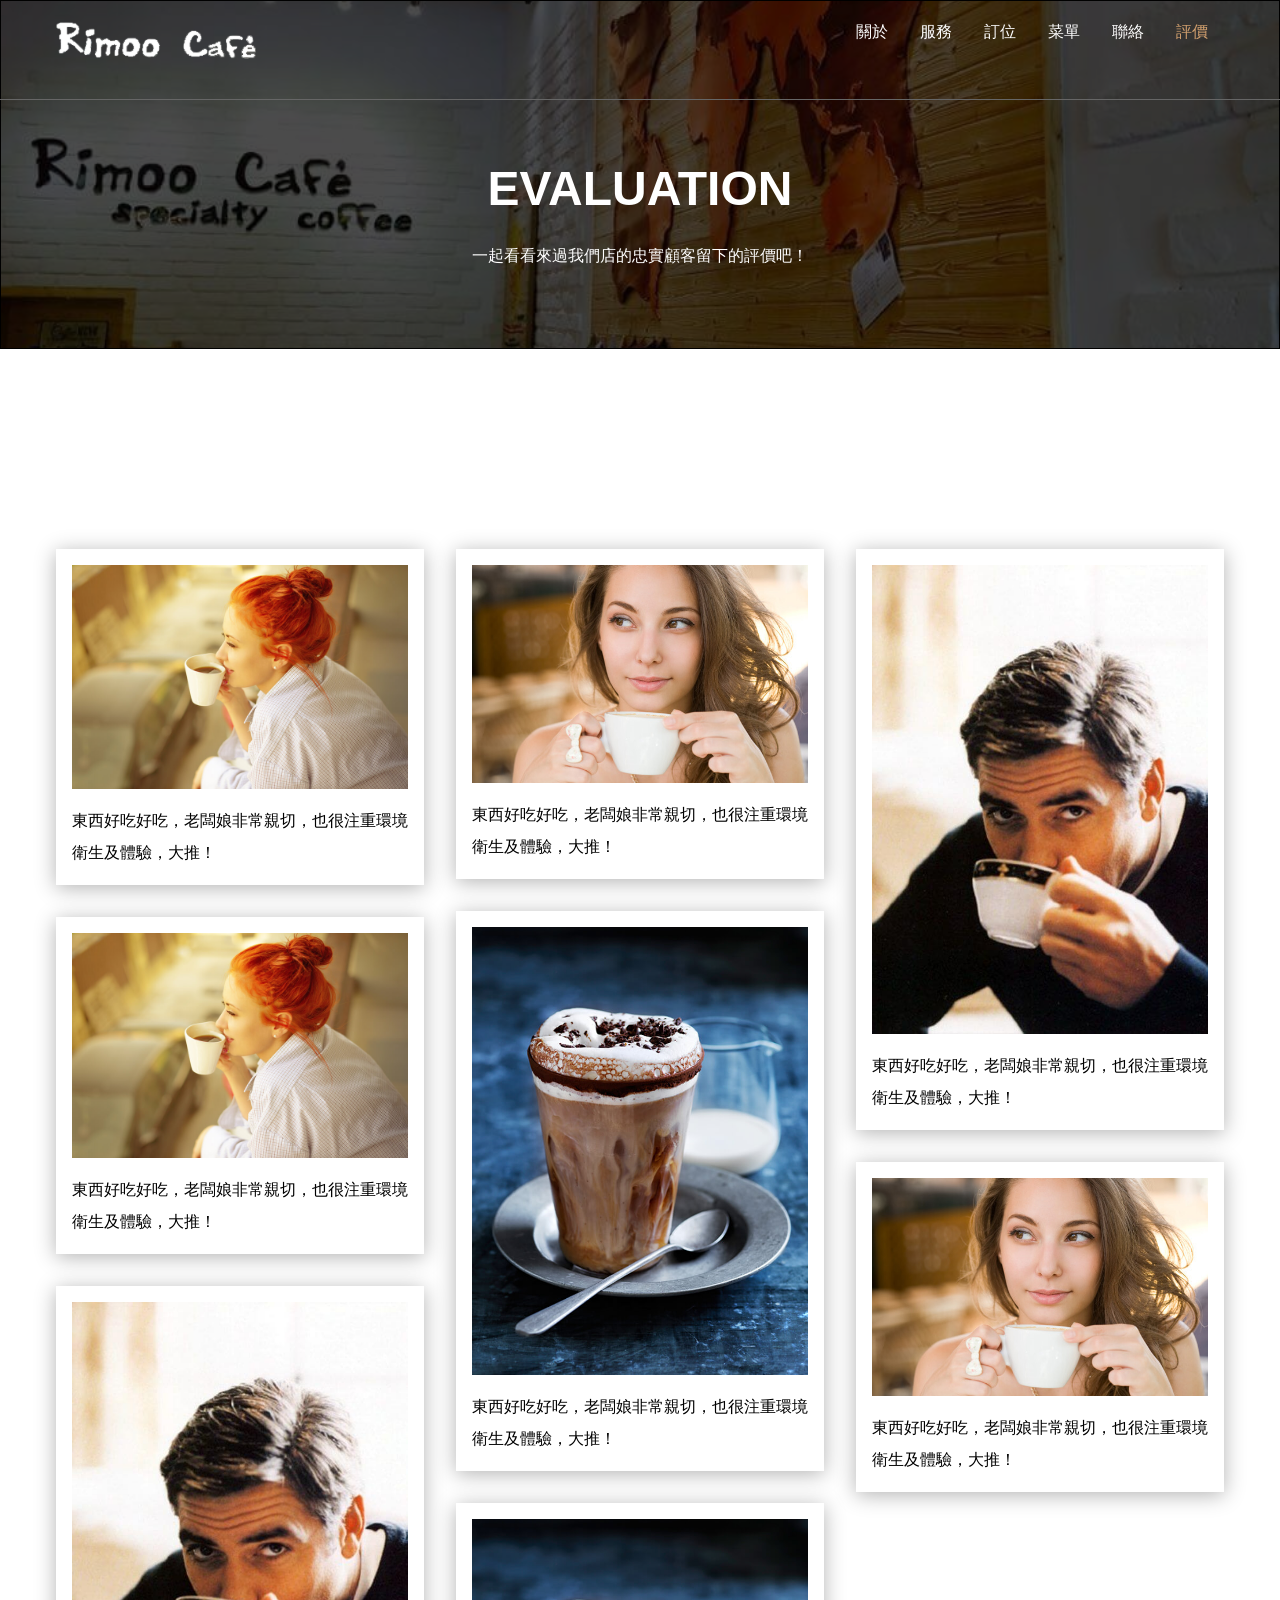
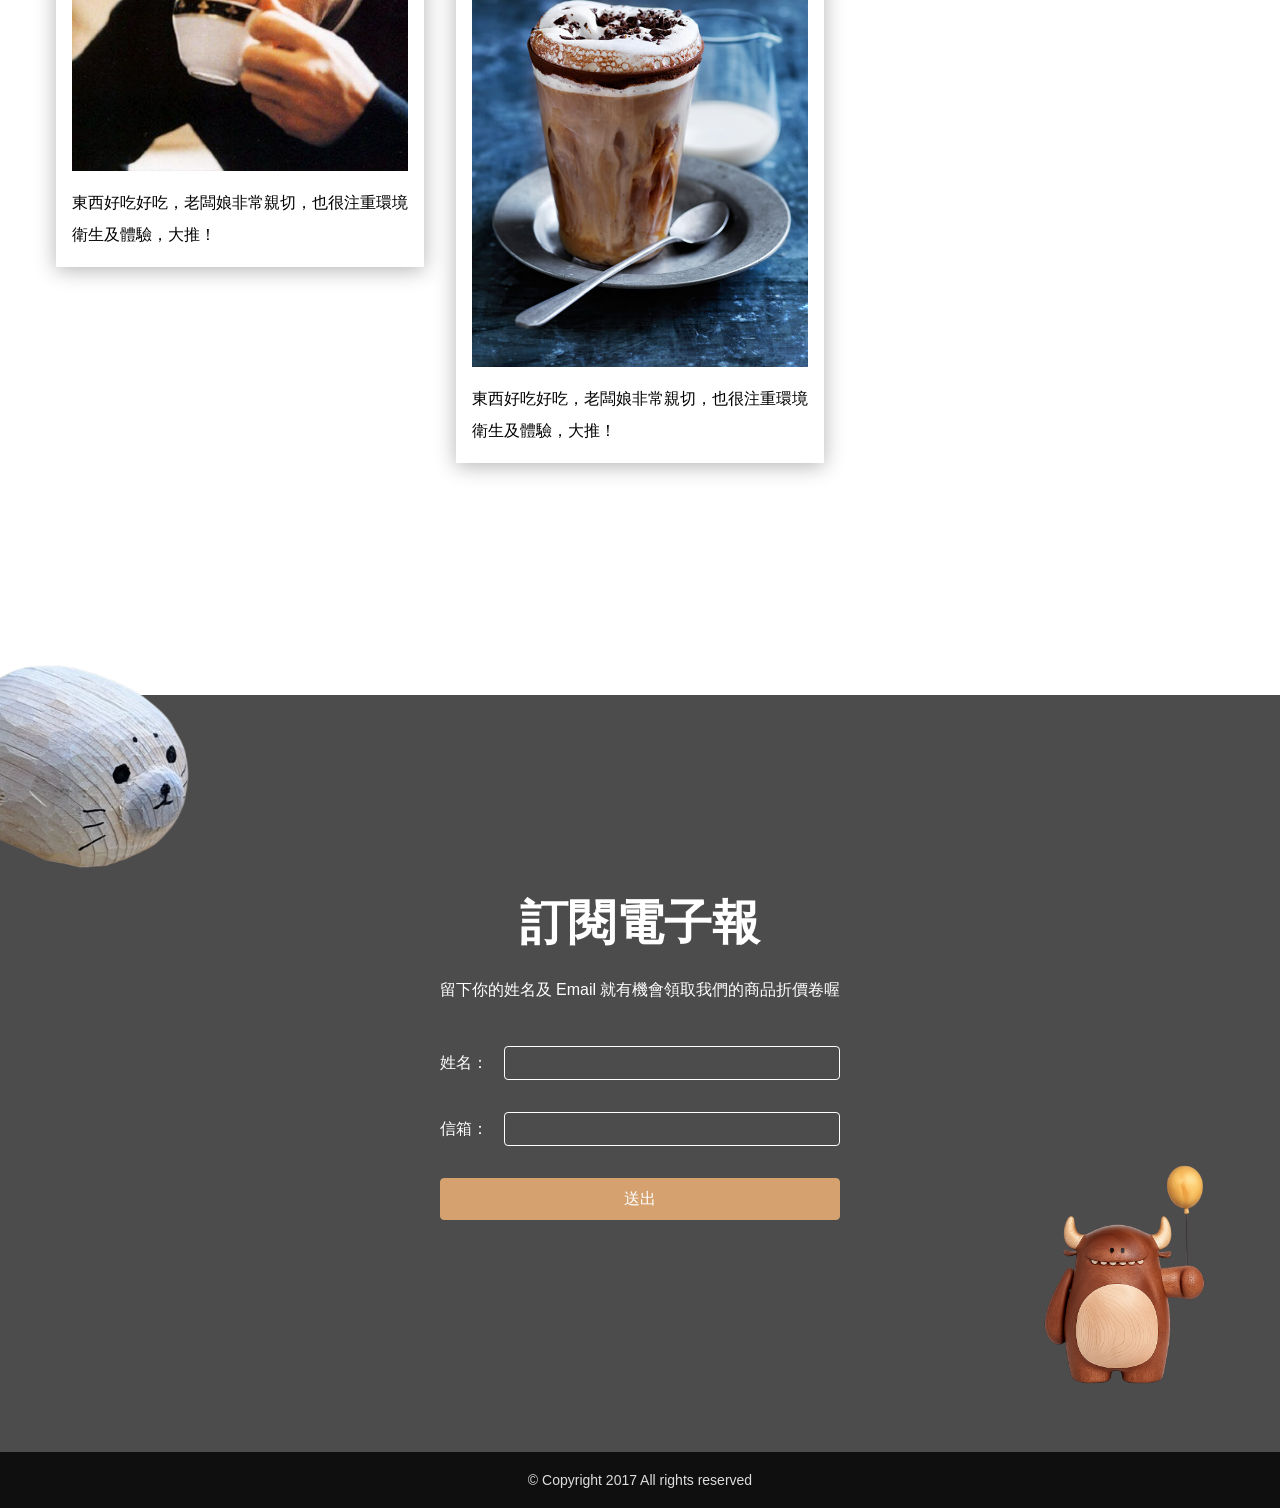
==== evaluation.html @ 35a14a3a "Add files via upload" ====
<!DOCTYPE html>
<html lang="zh-Hent-TW">
<head>
	<meta charset="UTF-8">
	<meta name="viewport" content="width=device-width, initial-scale=1.0">
	<title>日沐咖啡</title>
	<!-- Normalize -->
	<link rel="stylesheet" href="assets/css/normalize.css">
	<!-- Vendor -->
	<link rel="stylesheet" href="assets/vendor/owlcarousel2/assets/owl.carousel.min.css">
	<link rel="stylesheet" href="assets/vendor/fancybox3/jquery.fancybox.css">
	<!-- <link rel="stylesheet" href="assets/vendor/owlcarousel2/assets/owl.theme.default.min.css"> -->
	<!-- Custom -->
	<link rel="stylesheet" href="assets/css/style.css">
</head>
<body>
	<div class="wrapper">

		<!-- Start header -->
		<header class="header">
			<div class="navbar">
				<div class="container">
					<a href="#!" class="brand">
						<h1>rimoo café</h1>
					</a>
					<ul class="nav js-onePageNav">
						<li class="nav-item">
							<a href="index.html#about" class="nav-link">關於</a>
						</li>
						<li class="nav-item">
							<a href="index.html#service" class="nav-link">服務</a>
						</li>
						<li class="nav-item">
							<a href="index.html#reservation" class="nav-link">訂位</a>
						</li>
						<li class="nav-item">
							<a href="index.html#menu" class="nav-link">菜單</a>
						</li>
						<li class="nav-item">
							<a href="index.html#contact" class="nav-link">聯絡</a>
						</li>
						<li class="nav-item active">
							<a href="evaluation.html" class="nav-link">評價</a>
						</li>
						<!-- <a href="#!" class="close-btn">
							<span></span>
							<span></span>
						</a> -->
					</ul>
					<a href="#!" class="menu-toggle">
						<span></span>
						<span></span>
						<span></span>
					</a>
				</div>
			</div>
		</header>
		<!-- End header -->

		<!-- Start main -->
		<section class="main">
			
			<!-- Start page title -->
			<div class="page-title">
				<div class="mask-dark"></div>
				<div class="section-intro js-fadeInUp">
					<h2 class="title">EVALUATION</h2>
					<p class="para">一起看看來過我們店的忠實顧客留下的評價吧！</p>
				</div>
			</div>
			<!-- End page title -->

			<!-- Start evaluation -->
			<div class="hero">
				<div class="container">
					<div class="masonry-row">
						<div class="masonry-col">
							<div class="eval-card">
								<img class="image" src="assets/images/evaluation/002.jpg" alt="">
								<p class="para">東西好吃好吃，老闆娘非常親切，也很注重環境衛生及體驗，大推！</p>
							</div>
						</div>
						<div class="masonry-col">
							<div class="eval-card">
								<img class="image" src="assets/images/evaluation/001.jpg" alt="">
								<p class="para">東西好吃好吃，老闆娘非常親切，也很注重環境衛生及體驗，大推！</p>
							</div>
						</div>
						<div class="masonry-col">
							<div class="eval-card">
								<img class="image" src="assets/images/evaluation/003.jpg" alt="">
								<p class="para">東西好吃好吃，老闆娘非常親切，也很注重環境衛生及體驗，大推！</p>
							</div>
						</div>
						<div class="masonry-col">
							<div class="eval-card">
								<img class="image" src="assets/images/evaluation/004.jpg" alt="">
								<p class="para">東西好吃好吃，老闆娘非常親切，也很注重環境衛生及體驗，大推！</p>
							</div>
						</div>
						<div class="masonry-col">
							<div class="eval-card">
								<img class="image" src="assets/images/evaluation/002.jpg" alt="">
								<p class="para">東西好吃好吃，老闆娘非常親切，也很注重環境衛生及體驗，大推！</p>
							</div>
						</div>
						<div class="masonry-col">
							<div class="eval-card">
								<img class="image" src="assets/images/evaluation/001.jpg" alt="">
								<p class="para">東西好吃好吃，老闆娘非常親切，也很注重環境衛生及體驗，大推！</p>
							</div>
						</div>
						<div class="masonry-col">
							<div class="eval-card">
								<img class="image" src="assets/images/evaluation/003.jpg" alt="">
								<p class="para">東西好吃好吃，老闆娘非常親切，也很注重環境衛生及體驗，大推！</p>
							</div>
						</div>
						<div class="masonry-col">
							<div class="eval-card">
								<img class="image" src="assets/images/evaluation/004.jpg" alt="">
								<p class="para">東西好吃好吃，老闆娘非常親切，也很注重環境衛生及體驗，大推！</p>
							</div>
						</div>
					</div>
				</div>
			</div>
			<!-- End evaluation -->
			
		</section>
		<!-- End main -->

		<!-- Start footer -->
		<footer class="footer">
			<div class="mask-dark"></div>
			<div class="hero">
				<img src="assets/images/parallax/006.png" alt="" class="rellax parallax-6" data-rellax-speed="-2">
				<img src="assets/images/parallax/007.png" alt="" class="rellax parallax-7" data-rellax-speed="-2">
				<div class="container">
					<!-- <a href="#!" class="brand"></a>
					<ul class="nav">
						<li class="nav-item">
							<a href="" class="nav-link">關於</a>
						</li>
						<li class="nav-item">
							<a href="" class="nav-link">服務</a>
						</li>
						<li class="nav-item">
							<a href="" class="nav-link">訂位</a>
						</li>
						<li class="nav-item">
							<a href="" class="nav-link">菜單</a>
						</li>
						<li class="nav-item">
							<a href="" class="nav-link">聯絡</a>
						</li>
					</ul> -->
					<div class="section-intro js-fadeInUp">
						<h2 class="title">訂閱電子報</h2>
						<p class="para">留下你的姓名及 Email 就有機會領取我們的商品折價卷喔</p>
					</div>

					<form class="form js-fadeInUp" action="http://www.newsleopard.com/mailverify.htm?x=0000000065862abb01658ae5d37d35b1" target="popupwindow" method="post" onsubmit="window.open('', 'popupwindow', 'yesscrollbars=,width=350,height=115');return true">
						<div class="form__item">
							<label class="form__label" for="name">姓名：</label>
							<input id="name" class="form__input" type="text" name="name">
						</div>
						<div class="form__item">
							<label class="form__label" for="mail">信箱：</label>
							<input id="mail" class="form__input" type="email" name="email">
						</div>
						<div class="form__item">
							<input class="form__submit btn btn-primary btn-lg" type="submit" value="送出">
						</div>
					</form>

				</div>
			</div>
			<div class="copyright">
				<p>© Copyright 2017 All rights reserved</p>
			</div>
		</footer>
		<!-- End footer -->

	</div>
</body>
<!-- JS -->
<!-- lib -->
<script src="assets/vendor/jquery/jquery-3.3.1.min.js"></script>
<!-- vendor -->
<script src="assets/vendor/masonry/masonry.pkgd.min.js"></script>
<!-- custom -->
<script>
	// 導覽列的變化
	// x = $('.navbar').height();
	// console.log(x);
	// 抓取視窗偵測滾動事件
	$(window).scroll(function(){
		scrolledPx = $(this).scrollTop(); //抓取滾動距離
		if(scrolledPx >= 80){ //條件判斷 "如果滾動距離大於200px"
			$('.navbar').addClass('active'); //加上 active class
		}else{
			$('.navbar').removeClass('active'); //移除 active class
		}
	})

	// 彈跳選單 or 下拉選單
	$('.menu-toggle').on('click', function(){
		$(this).toggleClass('active');
		$('.navbar .nav').toggleClass('active');
	})
	$('.nav-link').on('click', function(){
		$('.menu-toggle').removeClass('active');
		$('.navbar .nav').removeClass('active');
	})

	// Masonry
	$('.masonry-row').masonry({
		itemSelector: '.masonry-col'
	});

</script>

</html>
---- assets/css/style.css ----
/**
 * Page name
 * Copyright 2017
 * Author
 * Licensed 
 */
/*------------------------------------*\
    Content
\*------------------------------------*/
/**
 * Content............You're reading it!
 * Globel...............Set common style
 * Layout...........Set grid
 * Components...........Set components styles
 */
 
 
/*------------------------------------*\
    Globel
\*------------------------------------*/
*{
	-webkit-box-sizing: border-box; /* 針對舊版 Chrome/Safari */
    -moz-box-sizing: border-box;    /* 針對舊版 Firefox */
	
	box-sizing: border-box;
	position: relative;
}
html,body{
	font-family: '微軟正黑體', arial;
}
h1,h2,h3,h4,h5,h6,p{
	padding: 0;
	margin: 0;
}
ul{
	list-style: none;
	margin: 0;
	padding: 0;
}
a{
	text-decoration: none;
	color: #333;
	outline: none;
}

/*------------------------------------*\
    Layout
\*------------------------------------*/
.container{
	max-width: 1200px;
	margin: 0 auto;
	/*border: 1px solid #ccc;*/
	height: 100%;
	padding-right: 16px;
	padding-left: 16px;
}
.row{
	margin-left: -16px;
	margin-right: -16px;
}
.row:after{
	content: '';
	display: block;
	clear: both;
}
.col-lg-6,.col-lg-4,.col-lg-3,
.col-md-6,.col-md-12,
.col-sm-12{
	float: left;
	/*border: 1px solid red;*/
	padding-left: 16px;
	padding-right: 16px;
}
.col-lg-6{
	width: 50%;
}
.col-lg-4{
	width: 33.3333333%;
}
.col-lg-3{
	width: 25%;
}
@media (max-width: 768px){
	.col-md-6{
		width: 50%;
	}
	.col-md-12{
		width: 100%;
	}
}
@media (max-width: 576px){
	.col-sm-12{
		width: 100%;
	}
}
/*------------------------------------*\
    Components
\*------------------------------------*/

/* btn */
.btn{
	display: inline-block;
	font-size: 16px;
	line-height: 24px;
	padding: 4px 16px;
	border: 1px solid #fff;
	color: #fff;
	border-radius: 4px;
	transition: all 0.3s;
	cursor: pointer;
	outline: none;
}
/* 大小設定 */
.btn.btn-lg{
	padding: 8px 32px;
}
/* 主要按鈕 */
.btn.btn-primary{
	background-color: #d5a26f;
	border: 1px solid #d5a26f;
	color: #fefefe;
}
.btn.btn-primary:hover{
	background-color: #b2875c;
	border: 1px solid #b2875c;
}
/* 次要按鈕 */
.btn.btn-secondary{
	border: 1px solid #d5a26f;
	color: #d5a26f;
}
.btn.btn-secondary:hover{
	background-color: #d5a26f;
	color: #fefefe;
}
.btn-group-center{
	text-align: center;
}
.btn-group-center .btn{
	margin-left: 12px;
	margin-right: 12px;
}
.btn-group-right{
	text-align: right;
}
.btn-group-right .btn{
	margin-left: 24px;
}
@media (max-width: 576px){
	.btn-group-center{
		display: flex;
		flex-direction: column;
		width: 240px;
		margin: 0 auto;
	}
	.btn-group-center .btn{
		margin-bottom: 24px;
	}
	.btn-group-center .btn:last-child{
		margin-bottom: 0;
	}
}

/* image-container */
.image-container{
	width: 100%;
}
.image-container:before{
	content: '';
	display: block;
	width: 100%;
	padding-top: 75%;
}
.image-container .image{
	position: absolute;
	top: 0;
	left: 0;
	width: 100%;
	height: 100%;
	background-position: center;
	background-size: cover;
	background-repeat: no-repeat;
}

/* navbar */
.navbar{
	height: 100px;
	/*background-color: rgba(0,0,0,0.8);*/
	border-bottom: 1px solid #666;
	position: fixed;
	top: 0;
	left: 0;
	z-index: 500;
	width: 100%;
	transition: all 0.3s;
}
.navbar.active{
	height: 64px;
	border-bottom: 0px;
	background-color: rgba(0,0,0,0.8);
}
.navbar .brand{
	display: inline-block;
	width: 200px;
	height: 80px;
	background-image: url('../images/common/logo.jpg');
	background-size: contain;
	background-position: center;
	background-repeat: no-repeat;

	text-indent: 100%;
	white-space: nowrap;
	overflow: hidden;
	transition: all 0.3s;
}
.navbar.active .brand{
	width: 160px;
	height: 64px;
}
.navbar .nav{
	float: right;
}
.navbar .nav .nav-item{
	float: left;
}
.navbar .nav .nav-link{
	color: #fefefe;
	display: block;
	line-height: 24px;
	padding: 20px 16px;
	transition: all 0.3s;
}
.navbar .nav .nav-link:hover,
.navbar .nav .nav-item.active .nav-link{
	color: #d5a26f;
}
@media (max-width: 768px){
	.navbar .nav{
		position: fixed;
		top: 0;
		left: 0;
		width: 100%;
		height: 100%;
		background-color: #000;
		z-index: 500;

		display: flex;
		justify-content: center;
		flex-direction: column;
		
		opacity: 0;
		visibility: hidden;
		transition: all 0.3s;
	}
	.navbar .nav.active{
		opacity: 1;
		visibility: visible;
	}
	.navbar .nav .nav-item{
		float: none;
	}
	.navbar .nav .nav-item .nav-link{
		width: 100%;
		padding: 12px 16px;
		text-align: center;
	}
}

/* menu-toggle */
.menu-toggle{
	width: 48px;
	height: 48px;
	float: right;
	margin-top: 8px;
	padding: 12px 8px;
	display: none;
	z-index: 600;
}
@media (max-width: 768px){
	.menu-toggle{
		display: block;
	}
}
.menu-toggle span{
	width: 32px;
	height: 2px;
	display: block;
	background-color: #d5a26f;
	/*margin-bottom: 8px;*/
	position: absolute;
	left: 50%;
	transform: translate(-50%,0);
	transition: all 0.3s;
}
.menu-toggle span:nth-child(1){
	top: 12px;
}
.menu-toggle.active span:nth-child(1){
	top: 50%;
	transform: translate(-50%,-50%) rotate(45deg);
}
.menu-toggle span:nth-child(2){
	top: 22px;
}
.menu-toggle.active span:nth-child(2){
	opacity: 0;
}
.menu-toggle span:nth-child(3){
	top: 32px;
}
.menu-toggle.active span:nth-child(3){
	top: 50%;
	transform: translate(-50%,-50%) rotate(-45deg);
}


/* close-btn */
.close-btn{
	width: 48px;
	height: 48px;
	position: absolute;
	right: 16px;
	top: 8px;
	display: none;
}
@media (max-width: 768px){
	.close-btn{
		display: block;
	}
}
.close-btn span{
	width: 40px;
	height: 2px;
	background-color: #d5a26f;
	display: block;
	position: absolute;
	top: 50%;
	left: 50%;
	transform: translate(-50%,-50%);
}
.close-btn span:nth-child(1){
	transform: translate(-50%,-50%) rotate(45deg);
}
.close-btn span:nth-child(2){
	transform: translate(-50%,-50%) rotate(-45deg);
}

/* hero */
.hero{
	padding-top: 200px;
	padding-bottom: 200px;
}
@media (max-width: 768px){
	.hero{
		padding-top: 80px;
		padding-bottom: 80px;
	}
}
.hero.hero-bg-white{
	background-color: #fefefe;
}
.hero.hero-bg-grey{
	background-color: #efefef;
}

/* jumbotron */
.jumbotron{
	border: 1px solid #000;
	padding-top: 184px;
	padding-bottom: 120px;
	/*background-image: url('../images/bg/bg001.jpg');*/
	background-position: center;
	background-size: cover;
	background-attachment: fixed;
}
.jumbotron .mask-dark{
	background-color: rgba(0,0,0,0.2);
}
.jumbotron .logo-image{
	width: 320px;
	height: 320px;
	background-image: url('../images/common/logo-w.png');
	background-position: center;
	background-size: contain;
	background-repeat: no-repeat;
	margin: 0 auto;
}
@media (max-width: 768px){
	.jumbotron{
		padding-top: 144px;
		padding-bottom: 80px;
	}
	.jumbotron .logo-image{
		width: 200px;
		height: 200px;
	}
}

/* mask */
.mask-dark{
	position: absolute;
	width: 100%;
	height: 100%;
	left: 0;
	top: 0;
	background-color: rgba(0,0,0,0.7);
}

/* about-preview */
@media (max-width: 768px){
	.about-preview{
		margin-bottom: 48px;
	}
}
.about-preview .title{
	font-size: 32px;
	color: #333;
	margin-bottom: 24px;
	margin-top: 80px;
}
@media (max-width: 992px){
	.about-preview .title{
		margin-top: 0;
	}
}
.about-preview .para{
	font-size: 16px;
	line-height: 32px;
	color: #333;
	margin-bottom: 24px;
}

/* section-intro */
.section-intro{
	text-align: center;
	margin-bottom: 40px;
}
.section-intro .title{
	font-size: 48px;
	color: #333;
	margin-bottom: 24px;
}
.section-intro .para{
	font-size: 16px;
	line-height: 32px;
	color: #333;
}
@media (max-width: 768px){
	.section-intro .title{
		font-size: 32px;
	}
}

/* service-item */
@media (max-width: 768px){
	.service-item{
		margin-bottom: 48px;
	}
	.service-group [class^="col-"]:last-child .service-item{
		margin-bottom: 0;
	}
}
.service-item .preview{
	padding-top: 16px;
}
.service-item .title{
	font-size: 24px;
	color: #333;
	margin-bottom: 8px;

	white-space: nowrap;
	overflow: hidden;
	text-overflow: ellipsis;
}
.service-item .subtitle{
	font-size: 14px;
	color: #d5a26f;
	margin-bottom: 16px;
}
.service-item .para{
	color: #333;
	font-size: 16px;
	line-height: 24px;
	margin-bottom: 24px;

	/*border: 1px solid #000;*/
	height: 72px;
	overflow: hidden;
}

/* reservation */
.reservation{
	background-image: url('../images/bg/bg002.jpg');
	background-position: center;
	background-size: cover;
	background-attachment: fixed;
}
.reservation .section-intro .title,
.reservation .section-intro .para{
	color: #fefefe;
}

/* menu-list */
.menu-list{
	margin-bottom: 64px;
}
.menu-list:last-child{
	margin-bottom: 0;
}
.menu-list .title-bar{
	/*border: 1px solid #000;*/
	margin-bottom: 24px;
}
.menu-list .title-bar:after{
	content: '';
	display: block;
	clear: both;
}
.menu-list .title-bar .title{
	font-size: 24px;
	line-height: 40px;
	color: #d5a26f;
	float: left;
	padding-left: 16px;
}
.menu-list .title-bar .title:before{
	content: '';
	display: inline-block;
	width: 4px;
	height: 24px;
	background-color: #d5a26f;
	
	position: absolute;
	left: 0;
	top: 50%;
	transform: translate(0,-50%);
}
.menu-list .title-bar .btn{
	padding-top: 8px;
	padding-bottom: 8px;
	float: right;
}
.menu-list .list-item .image-container{
	margin-bottom: 16px;
}
.menu-list .list-item .image-container:before{
	padding-top: 100%;
}
.menu-list .list-item .title{
	font-size: 18px;
	color: #333;
	line-height: 24px;
	margin-bottom: 8px;
}
.menu-list .list-item .subtitle{
	font-size: 14px;
	color: #d5a26f;
}
@media (max-width: 768px){
	.menu-list .list-item{
		/*margin-bottom: 48px;*/
	}
}

/* owl-carousel */
.owl-theme .owl-dots{
	display: flex;
	justify-content: center;
	margin-top: 24px;
}
@media (max-width: 768px){
	.owl-theme .owl-dots{
		margin-bottom: 24px;
	}
}
.owl-theme button.owl-dot{
	display: inline-block;
	vertical-align: top;
	width: 15px;
	height: 15px;
	border-radius: 50%;
	background-color: #ccc;
	outline: none;
	margin: 0 4px;
}
.owl-theme button.owl-dot.active{
	background-color: #d5a26f;
}
.owl-theme .owl-nav{
	position: absolute;
	top: calc((100% - 106px) / 2);
	width: 100%;
}
.owl-theme .owl-nav button.owl-prev,
.owl-theme .owl-nav button.owl-next{
	width: 40px;
	height: 40px;
	border-radius: 50%;
	background-color: #d5a26f;
	outline: none;
	color: #fff;
	box-shadow: 0 3px 5px rgba(0,0,0,0.5);
	position: absolute;
	transform: translate(0,-50%);
	top: 0;
	opacity: 0.5;
	transition: all 0.3s;
}
.owl-theme:hover .owl-nav button.owl-prev,
.owl-theme:hover .owl-nav button.owl-next{
	opacity: 1;
}
@media (max-width: 768px){
	.owl-theme .owl-nav button.owl-prev,
	.owl-theme .owl-nav button.owl-next{
		opacity: 1;
	}
}
.owl-theme .owl-nav button.owl-prev{
	left: -16px;
}
.owl-theme .owl-nav button.owl-next{
	right: -16px;
}



/* contact */
.contact-info{
	padding-top: 40px;
}
.contact-info .info-item{
	margin-bottom: 24px;
}
.contact-info .info-item .title{
	color: #d5a26f;
	margin-bottom: 16px;
}
.contact-info .info-item .title span{
	display: inline-block;
	border-bottom: 2px solid #d5a26f;
	line-height: 36px;
}
.contact-info .info-item .info{
	line-height: 32px;
}
.map-container{
	width: 100%;
	padding-top: 75%;
}
.map-container iframe{
	position: absolute;
	top: 0;
	left: 0;
}

/* footer */
.footer{
	background-image: url('../images/bg/bg003.jpg');
	background-position: center;
	background-size: cover;
	background-attachment: fixed;
}
.footer .brand{
	width: 240px;
	height: 240px;
	display: block;
	margin: 0 auto;
	background-image: url('../images/common/logo-w.png');
	background-position: center;
	background-size: contain;
}
@media (max-width: 768px){
	.footer .brand{
		width: 200px;
		height: 200px;
	}
}
.footer .nav{
	display: flex;
	justify-content: center;
}
.footer .nav .nav-link{
	display: block;
	color: #fefefe;
	padding: 24px;
	line-height: 24px;
	transition: all 0.3s;
}
@media (max-width: 768px){
	.footer .nav .nav-link{
		padding: 24px 8px;
	}
}
.footer .nav .nav-link:hover{
	color: #d5a26f;
}
.footer .copyright{
	background-color: rgba(0,0,0,0.8);
	color: #ddd;
	text-align: center;
	line-height: 24px;
	padding: 16px 0;
	font-size: 14px;
}
.footer .section-intro .title,
.footer .section-intro .para{
	color: #fff;
}

/* form */
.form{
	max-width: 400px;
	margin: 0 auto;
}
.form__item{
	display: flex;
	margin-bottom: 32px;
	align-items: center;
}
.form__label{
	color: #fff;
	margin-right: 16px;
}
.form__input{
	display: inline-block;
	flex: 1;
	border: 1px solid #fff;
	line-height: 32px;
	background-color: transparent;
	color: #fff;
	border-radius: 4px;
	padding: 0 8px;
	outline: none;
}
.form__input:focus{
	border: 1px solid #d5a26f;
}
.form__submit{
	flex: 1;
}

/* hidden */
.desktop-hidden{
	display: none;
}
@media (max-width: 768px){
	.desktop-hidden{
		display: block;
	}
	.mobile-hidden{
		display: none;
	}
}

/* parallax */
.rellax{
	position: absolute;
}
@media (max-width: 1024px){
	.rellax{
		display: none;
	}
}
.parallax-1{
	width: 30%;
	right: 0;
	top: -20%;
}
.parallax-2{
	width: 20%;
	left: 0;
	top: -20%;
}
.parallax-3{
	width: 25%;
	right: 0;
	top: -25%;
}
.parallax-4{
	width: 30%;
	left: 0;
	top: 0%;
}
.parallax-5{
	width: 22%;
	right: 0;
	top: -15%;
}
.parallax-6{
	width: 30%;
	left: -10%;
	top: -15%;
}
.parallax-7{
	width: 25%;
	right: 0%;
	bottom: 0%;
}

/* evaluation page */

/* page title */
.page-title{
	padding-top: 160px;
	padding-bottom: 76px;
	border: 1px solid #000;
	background-image: url('../images/bg/bg001.jpg');
	background-size: cover;
	background-position: center;
	background-repeat: no-repeat;
}
.page-title .section-intro{
	margin-bottom: 0;
}
.page-title .section-intro .title,
.page-title .section-intro .para{
	color: #fff;
}

/* eval card */
.eval-card{
	padding: 16px;
	box-shadow: 0 3px 20px rgba(0,0,0,0.3);
	margin-bottom: 32px;
}
.eval-card .image{
	display: block;
	width: 100%;
	margin-bottom: 16px;
}
.eval-card .para{
	line-height: 32px;
	font-size: 16px;
}

.masonry-row{
	margin-left: -16px;
	margin-right: -16px;
}
.masonry-col{
	padding-left: 16px;
	padding-right: 16px;
	width: 33.333333%;
}
@media (max-width: 768px){
	.masonry-col{
		width: 50%;
	}
}
@media (max-width: 576px){
	.masonry-col{
		width: 100%;
	}
}
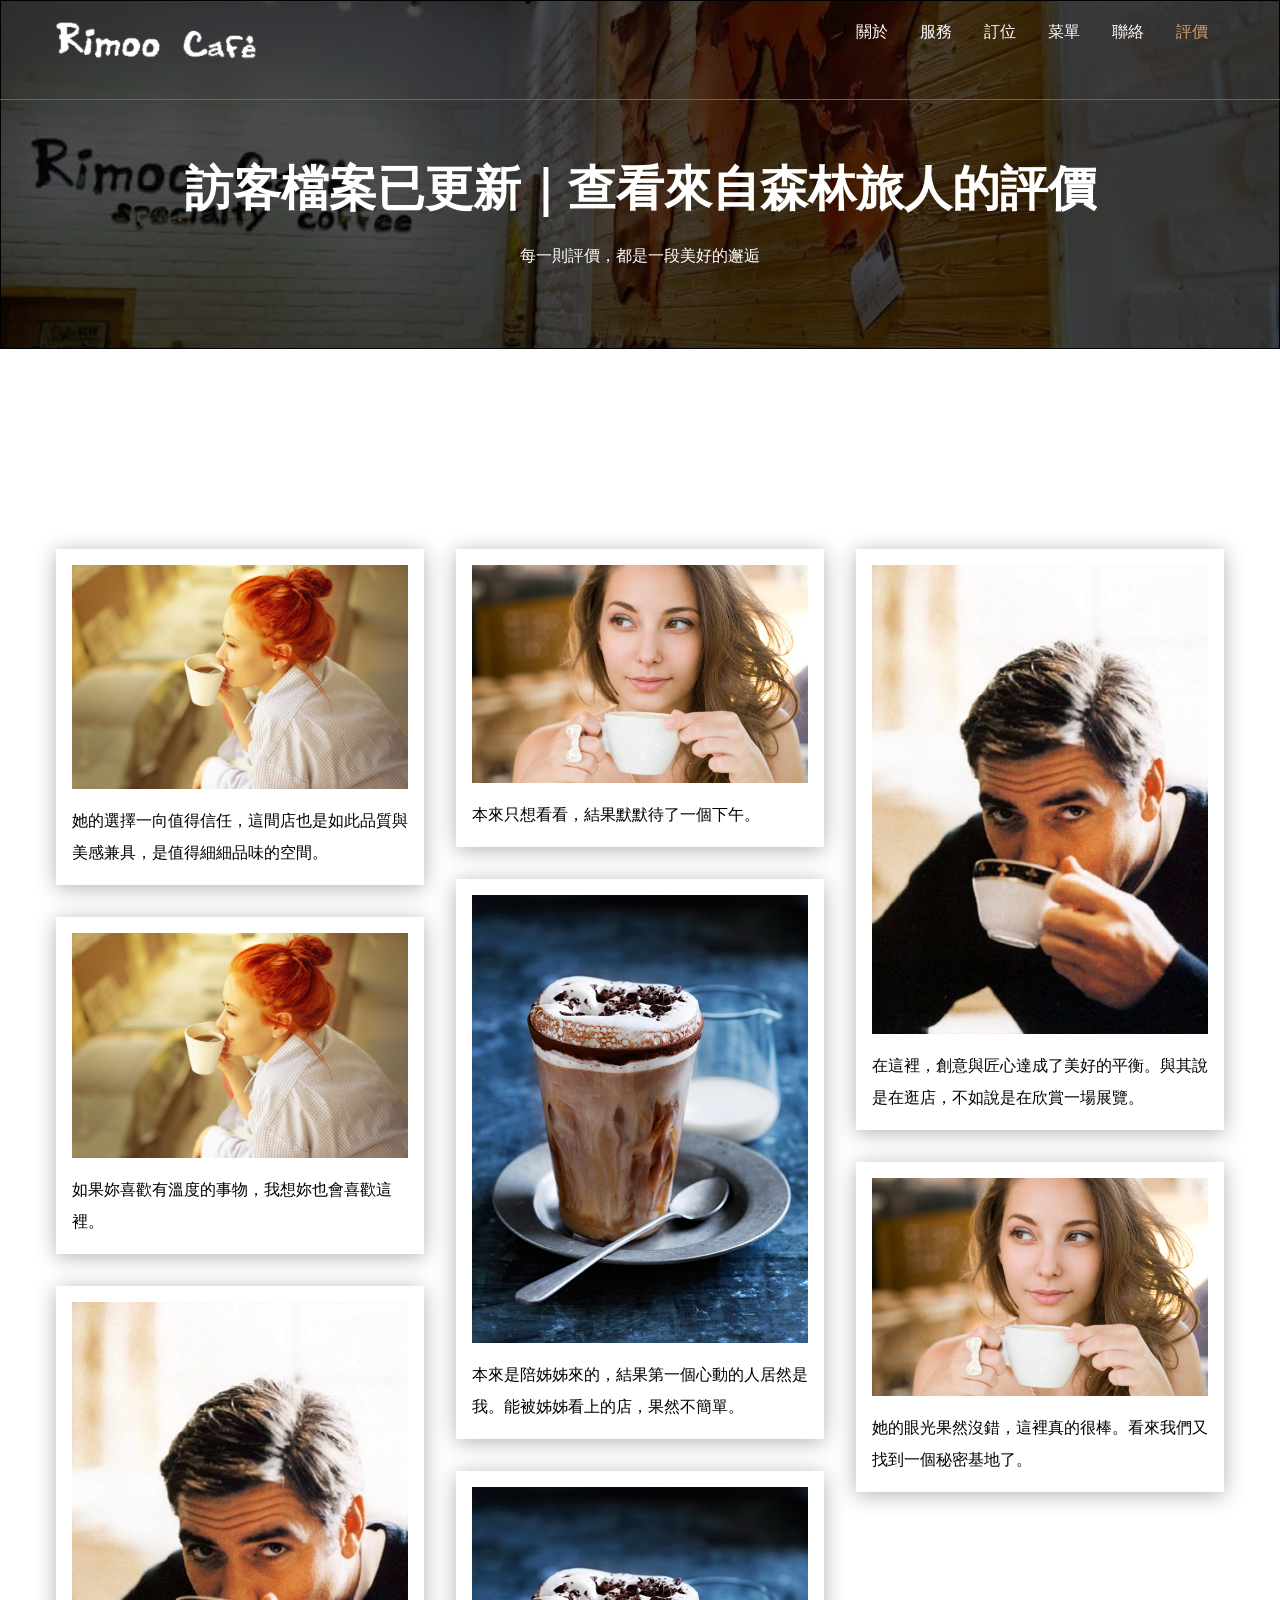
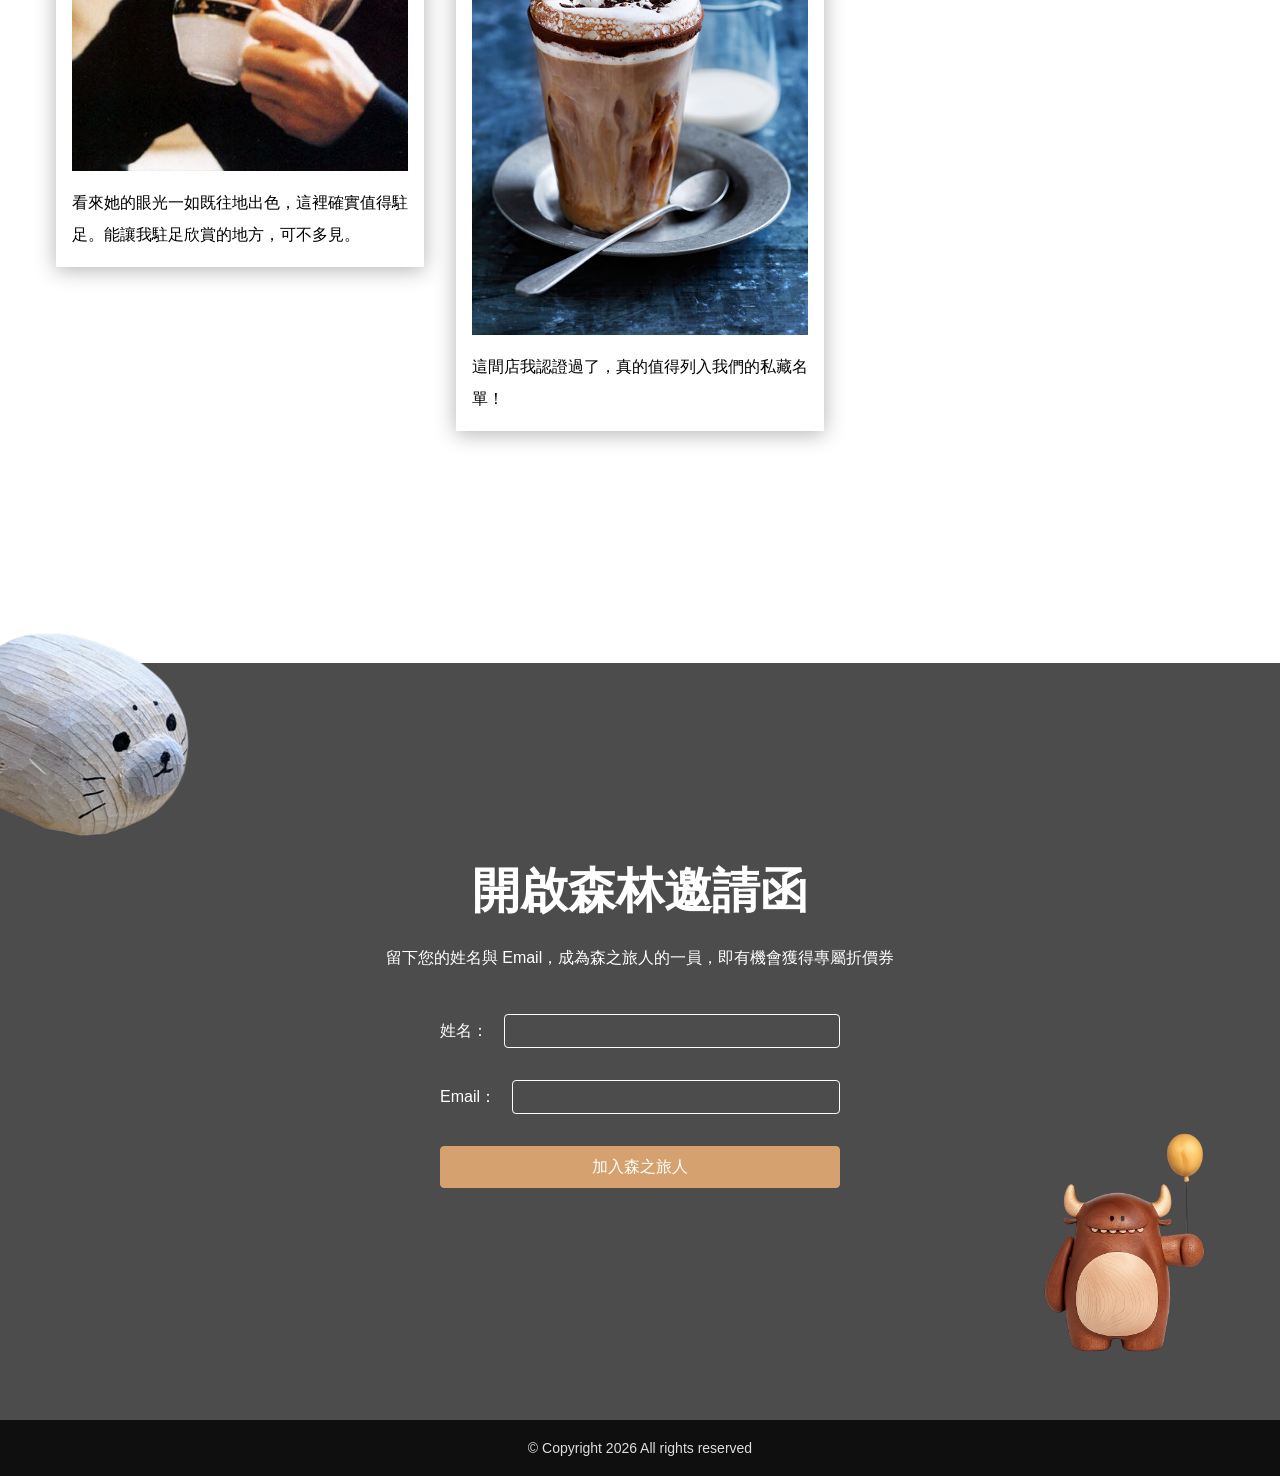
==== commit ec0008a7: "Add files via upload" ====
--- a/evaluation.html
+++ b/evaluation.html
@@ -3,7 +3,7 @@
 <head>
 	<meta charset="UTF-8">
 	<meta name="viewport" content="width=device-width, initial-scale=1.0">
-	<title>日沐咖啡</title>
+	<title>造物之森</title>
 	<!-- Normalize -->
 	<link rel="stylesheet" href="assets/css/normalize.css">
 	<!-- Vendor -->
@@ -64,8 +64,8 @@
 			<div class="page-title">
 				<div class="mask-dark"></div>
 				<div class="section-intro js-fadeInUp">
-					<h2 class="title">EVALUATION</h2>
-					<p class="para">一起看看來過我們店的忠實顧客留下的評價吧！</p>
+					<h2 class="title">訪客檔案已更新｜查看來自森林旅人的評價</h2>
+					<p class="para">每一則評價，都是一段美好的邂逅</p>
 				</div>
 			</div>
 			<!-- End page title -->
@@ -77,49 +77,49 @@
 						<div class="masonry-col">
 							<div class="eval-card">
 								<img class="image" src="assets/images/evaluation/002.jpg" alt="">
-								<p class="para">東西好吃好吃，老闆娘非常親切，也很注重環境衛生及體驗，大推！</p>
+								<p class="para">她的選擇一向值得信任，這間店也是如此品質與美感兼具，是值得細細品味的空間。</p>
 							</div>
 						</div>
 						<div class="masonry-col">
 							<div class="eval-card">
 								<img class="image" src="assets/images/evaluation/001.jpg" alt="">
-								<p class="para">東西好吃好吃，老闆娘非常親切，也很注重環境衛生及體驗，大推！</p>
+								<p class="para">本來只想看看，結果默默待了一個下午。</p>
 							</div>
 						</div>
 						<div class="masonry-col">
 							<div class="eval-card">
 								<img class="image" src="assets/images/evaluation/003.jpg" alt="">
-								<p class="para">東西好吃好吃，老闆娘非常親切，也很注重環境衛生及體驗，大推！</p>
+								<p class="para">在這裡，創意與匠心達成了美好的平衡。與其說是在逛店，不如說是在欣賞一場展覽。</p>
 							</div>
 						</div>
 						<div class="masonry-col">
 							<div class="eval-card">
 								<img class="image" src="assets/images/evaluation/004.jpg" alt="">
-								<p class="para">東西好吃好吃，老闆娘非常親切，也很注重環境衛生及體驗，大推！</p>
+								<p class="para">本來是陪姊姊來的，結果第一個心動的人居然是我。能被姊姊看上的店，果然不簡單。</p>
 							</div>
 						</div>
 						<div class="masonry-col">
 							<div class="eval-card">
 								<img class="image" src="assets/images/evaluation/002.jpg" alt="">
-								<p class="para">東西好吃好吃，老闆娘非常親切，也很注重環境衛生及體驗，大推！</p>
+								<p class="para">如果妳喜歡有溫度的事物，我想妳也會喜歡這裡。</p>
 							</div>
 						</div>
 						<div class="masonry-col">
 							<div class="eval-card">
 								<img class="image" src="assets/images/evaluation/001.jpg" alt="">
-								<p class="para">東西好吃好吃，老闆娘非常親切，也很注重環境衛生及體驗，大推！</p>
+								<p class="para">她的眼光果然沒錯，這裡真的很棒。看來我們又找到一個秘密基地了。</p>
 							</div>
 						</div>
 						<div class="masonry-col">
 							<div class="eval-card">
 								<img class="image" src="assets/images/evaluation/003.jpg" alt="">
-								<p class="para">東西好吃好吃，老闆娘非常親切，也很注重環境衛生及體驗，大推！</p>
+								<p class="para">看來她的眼光一如既往地出色，這裡確實值得駐足。能讓我駐足欣賞的地方，可不多見。</p>
 							</div>
 						</div>
 						<div class="masonry-col">
 							<div class="eval-card">
 								<img class="image" src="assets/images/evaluation/004.jpg" alt="">
-								<p class="para">東西好吃好吃，老闆娘非常親切，也很注重環境衛生及體驗，大推！</p>
+								<p class="para">這間店我認證過了，真的值得列入我們的私藏名單！</p>
 							</div>
 						</div>
 					</div>
@@ -156,8 +156,8 @@
 						</li>
 					</ul> -->
 					<div class="section-intro js-fadeInUp">
-						<h2 class="title">訂閱電子報</h2>
-						<p class="para">留下你的姓名及 Email 就有機會領取我們的商品折價卷喔</p>
+						<h2 class="title">開啟森林邀請函</h2>
+						<p class="para">留下您的姓名與 Email，成為森之旅人的一員，即有機會獲得專屬折價券</p>
 					</div>
 
 					<form class="form js-fadeInUp" action="http://www.newsleopard.com/mailverify.htm?x=0000000065862abb01658ae5d37d35b1" target="popupwindow" method="post" onsubmit="window.open('', 'popupwindow', 'yesscrollbars=,width=350,height=115');return true">
@@ -166,18 +166,18 @@
 							<input id="name" class="form__input" type="text" name="name">
 						</div>
 						<div class="form__item">
-							<label class="form__label" for="mail">信箱：</label>
+							<label class="form__label" for="mail">Email：</label>
 							<input id="mail" class="form__input" type="email" name="email">
 						</div>
 						<div class="form__item">
-							<input class="form__submit btn btn-primary btn-lg" type="submit" value="送出">
+							<input class="form__submit btn btn-primary btn-lg" type="submit" value="加入森之旅人">
 						</div>
 					</form>
 
 				</div>
 			</div>
 			<div class="copyright">
-				<p>© Copyright 2017 All rights reserved</p>
+				<p>© Copyright 2026 All rights reserved</p>
 			</div>
 		</footer>
 		<!-- End footer -->
